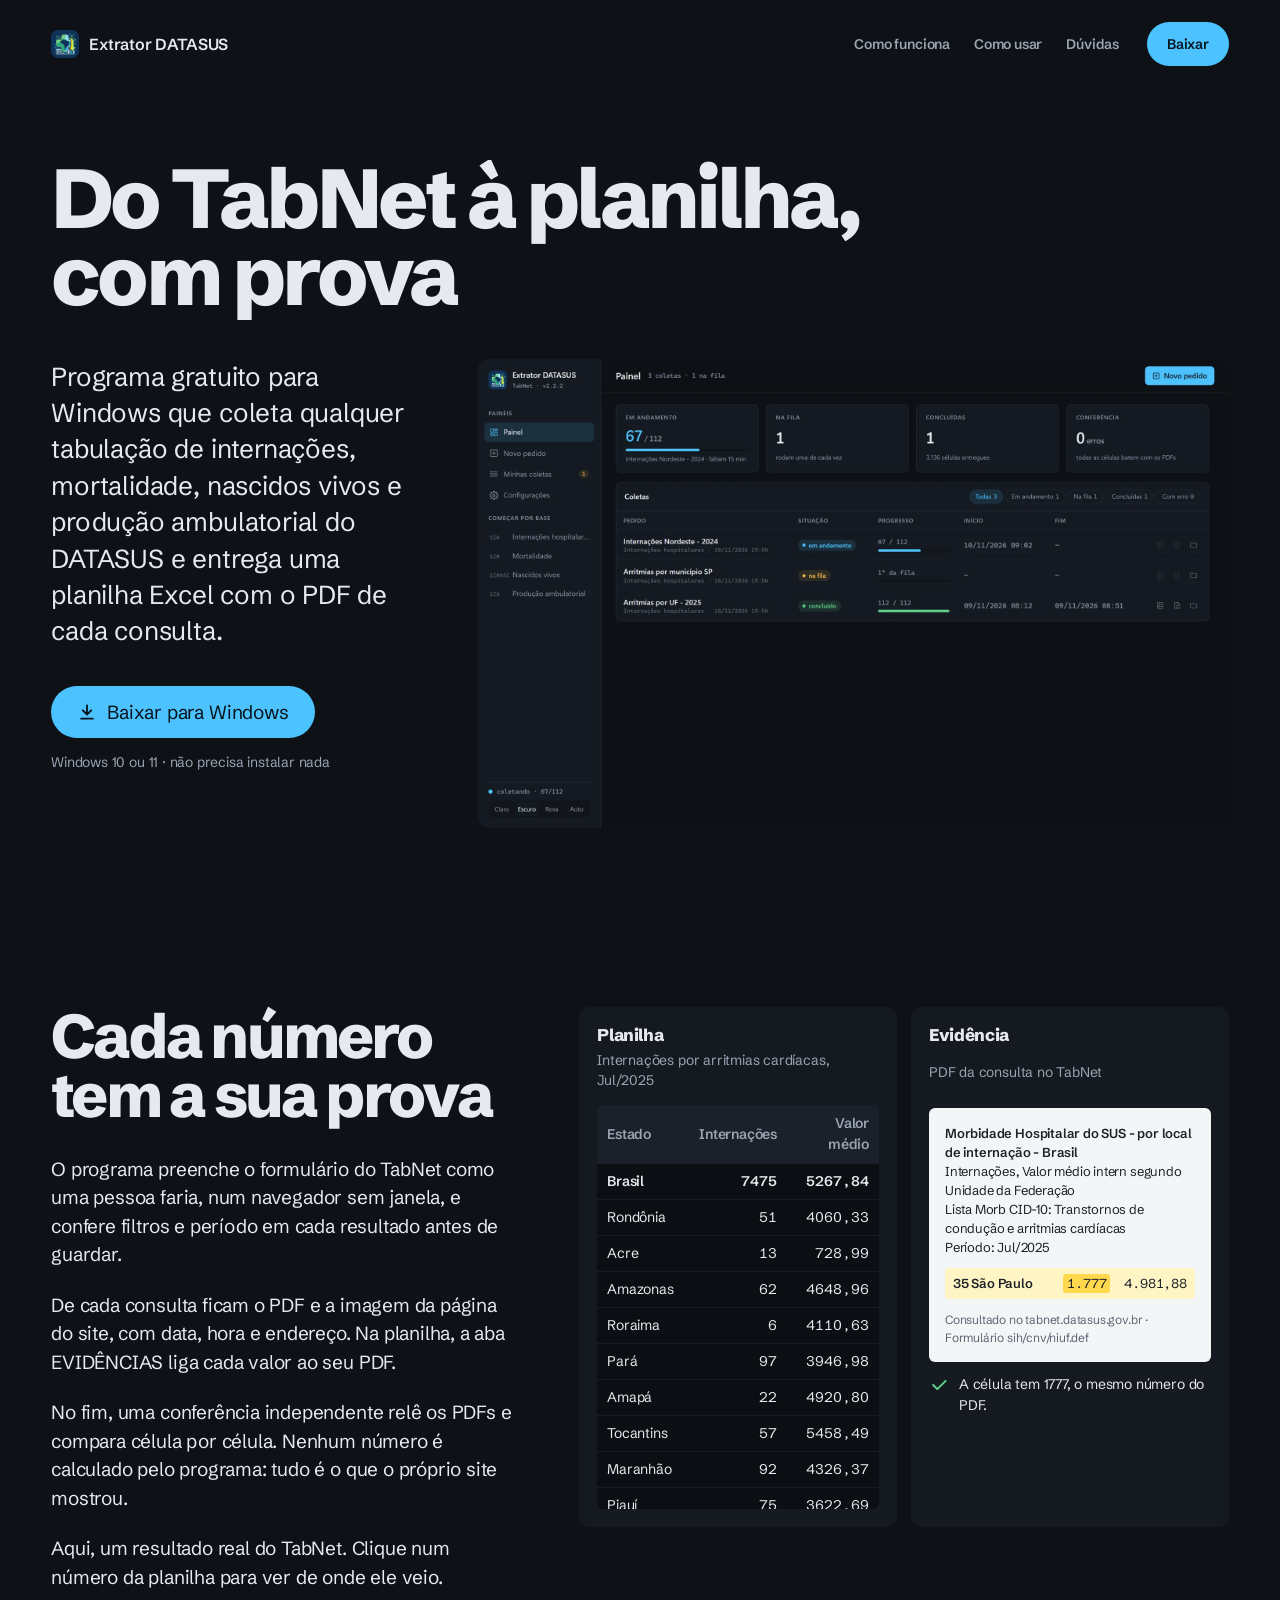
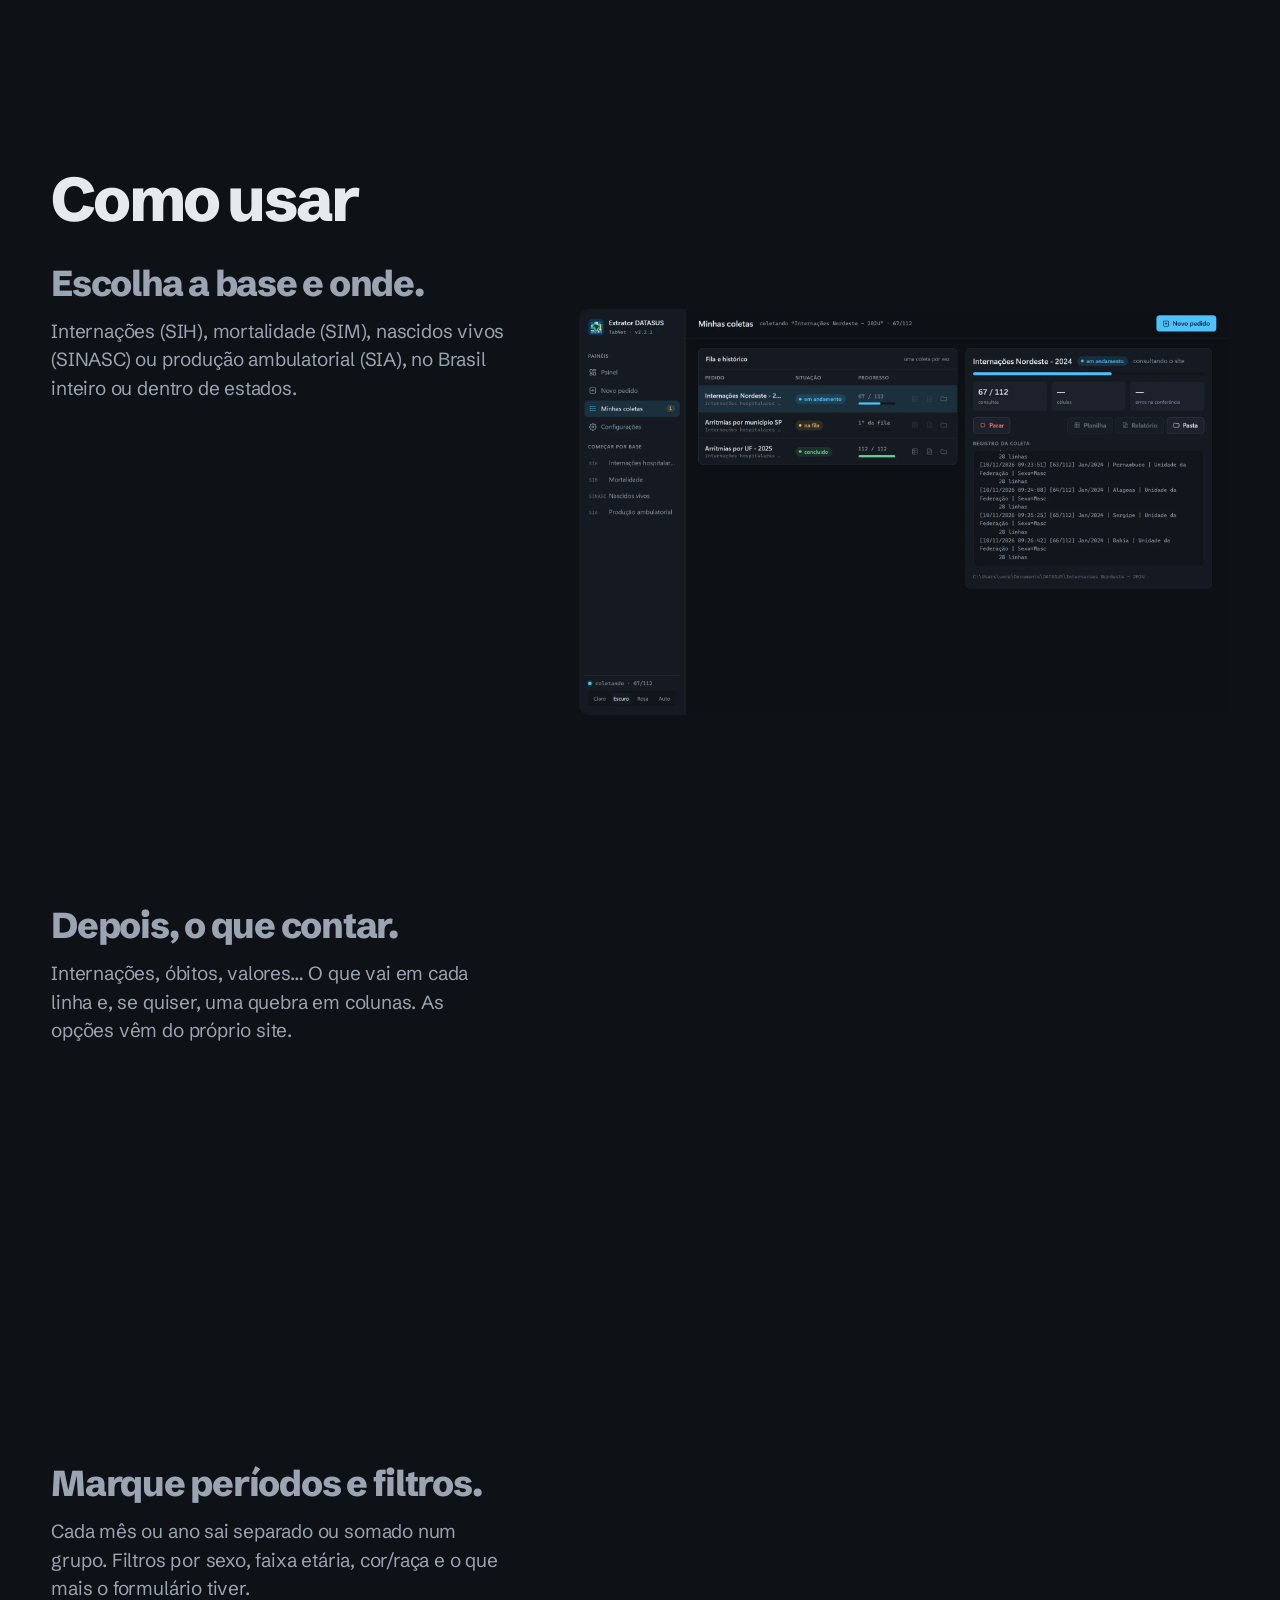
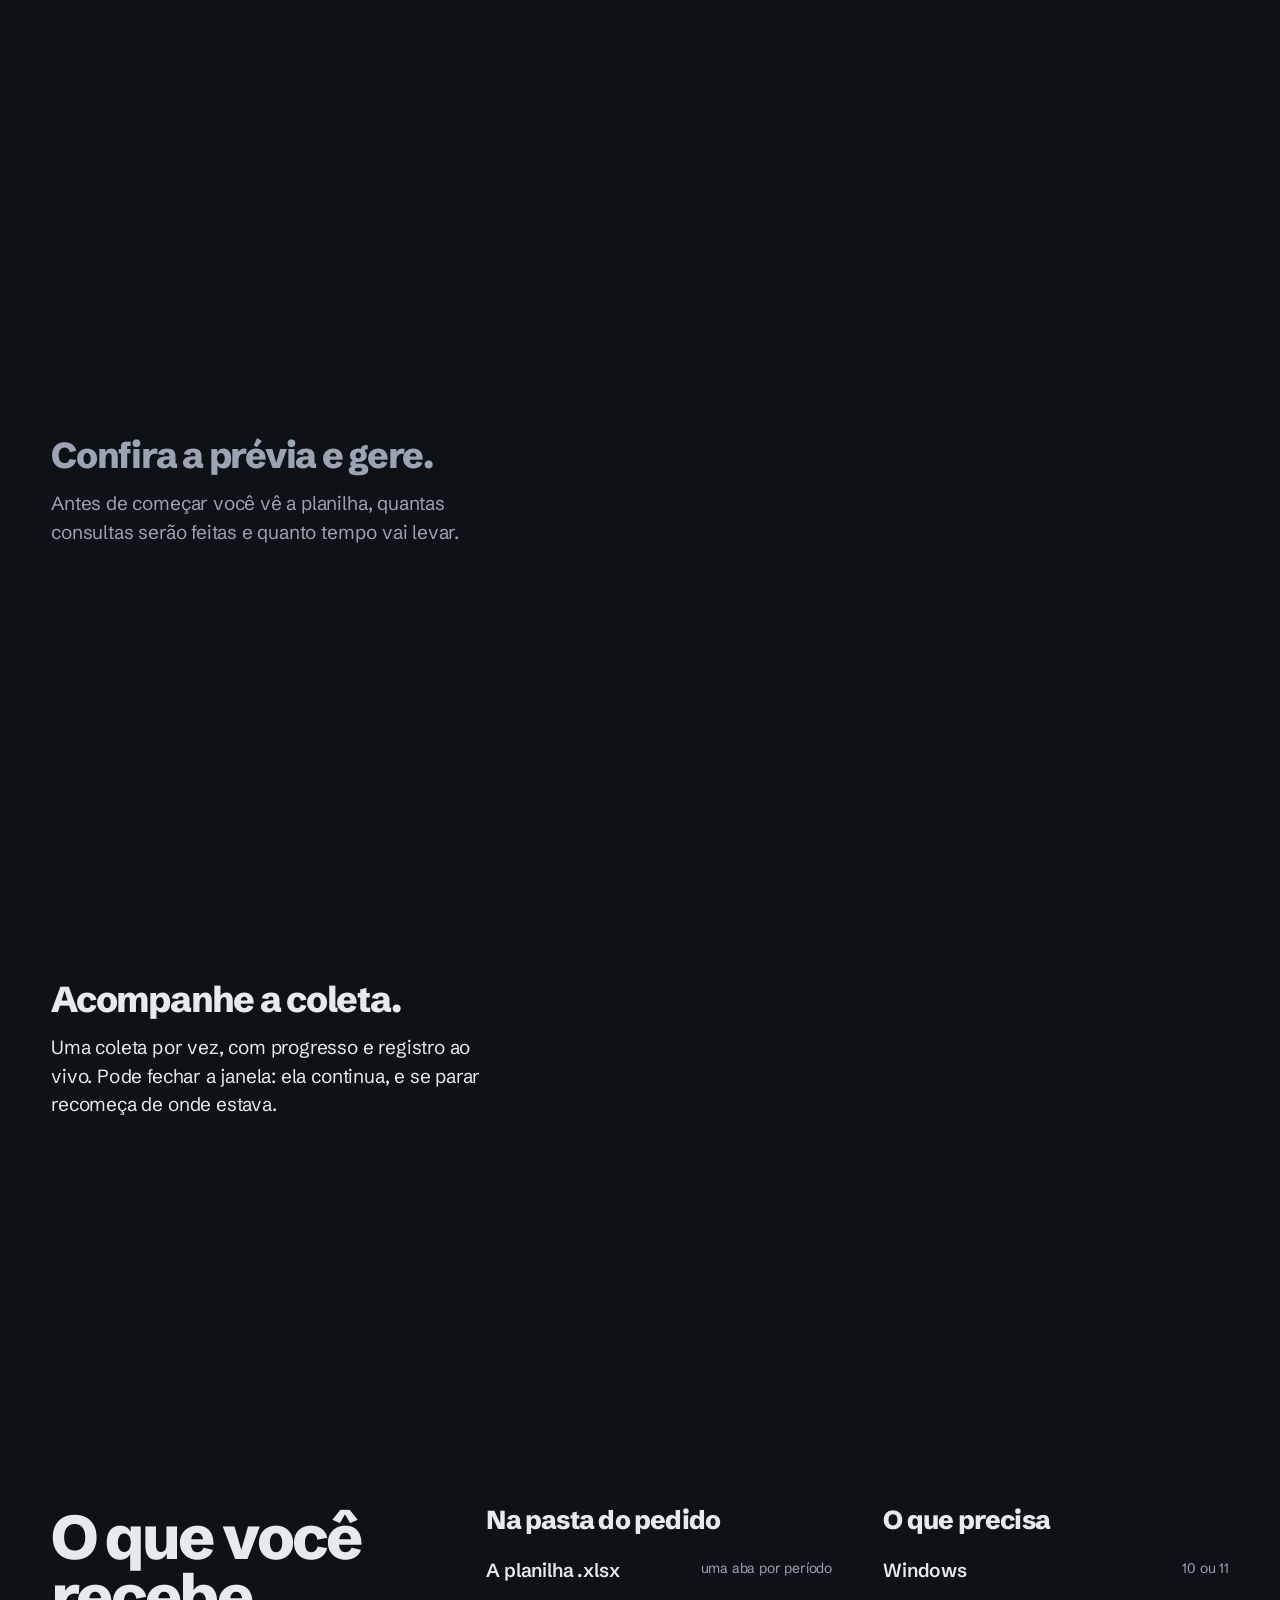
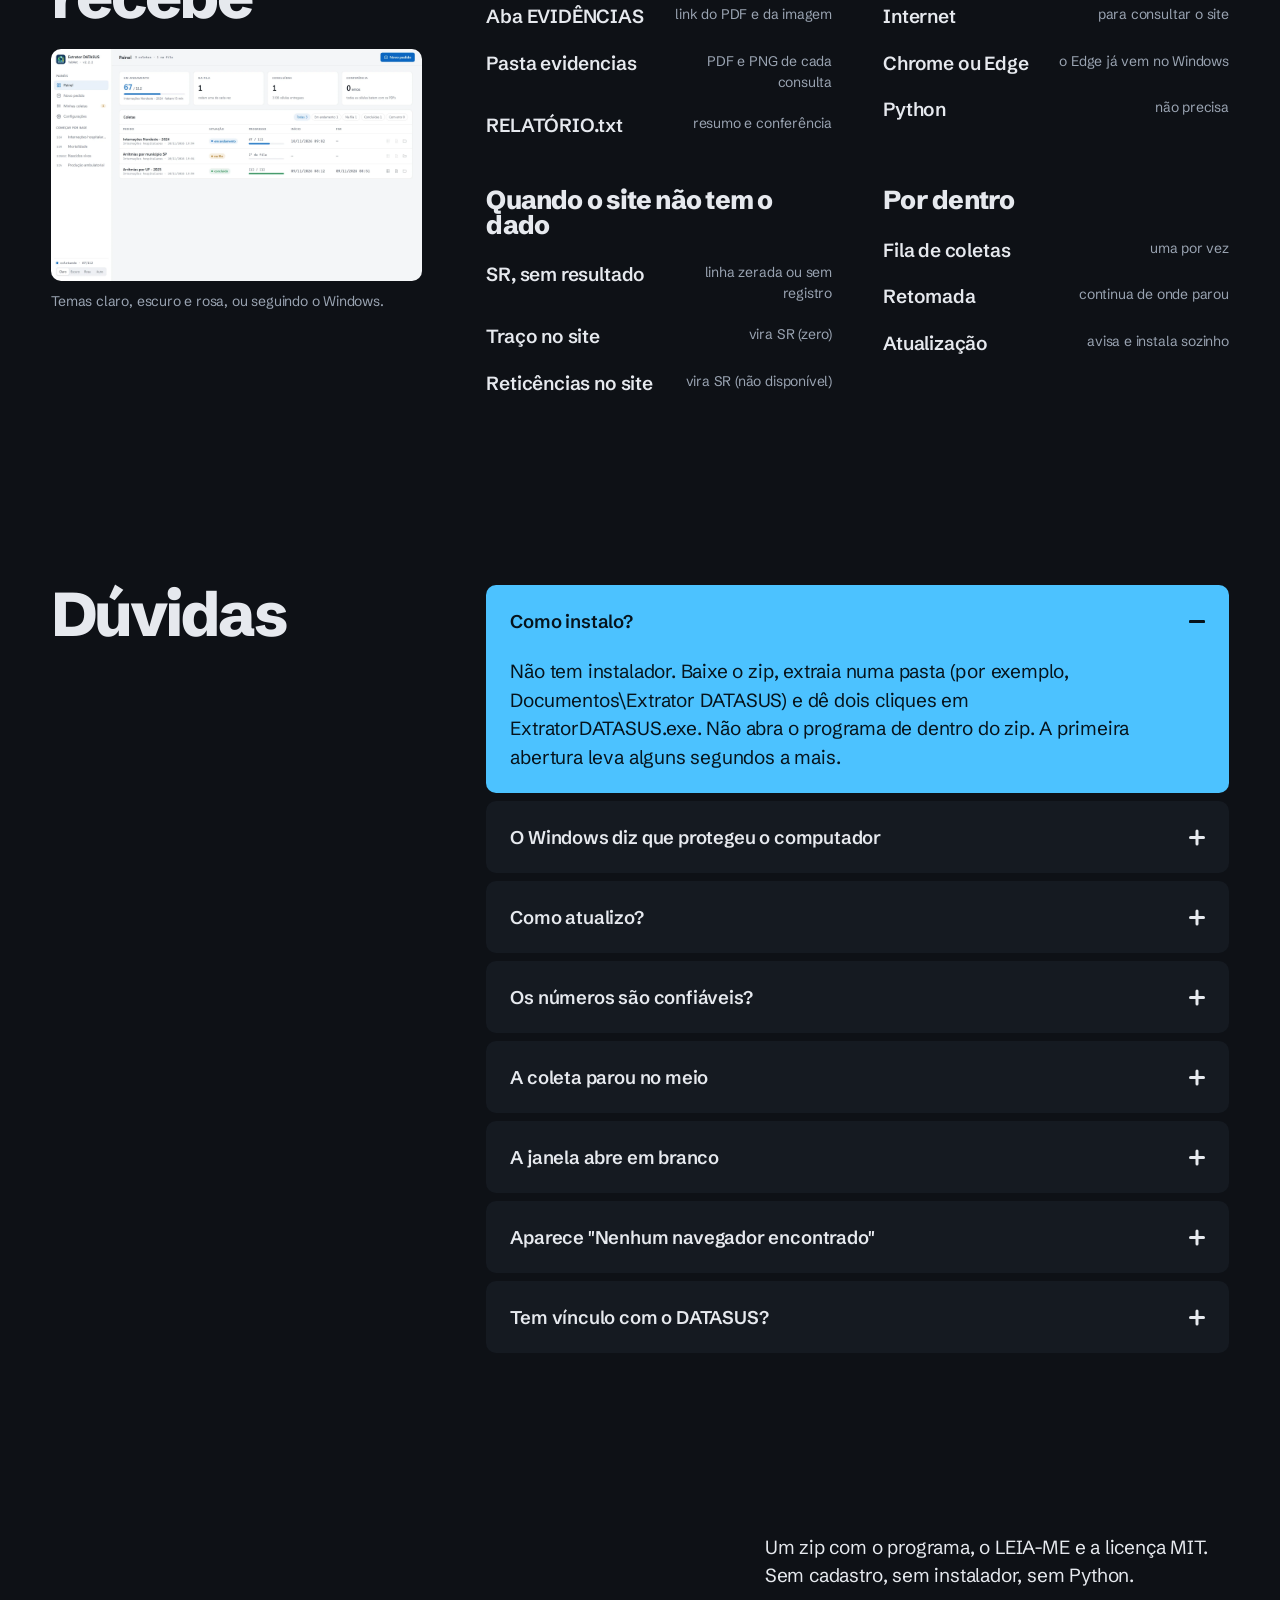
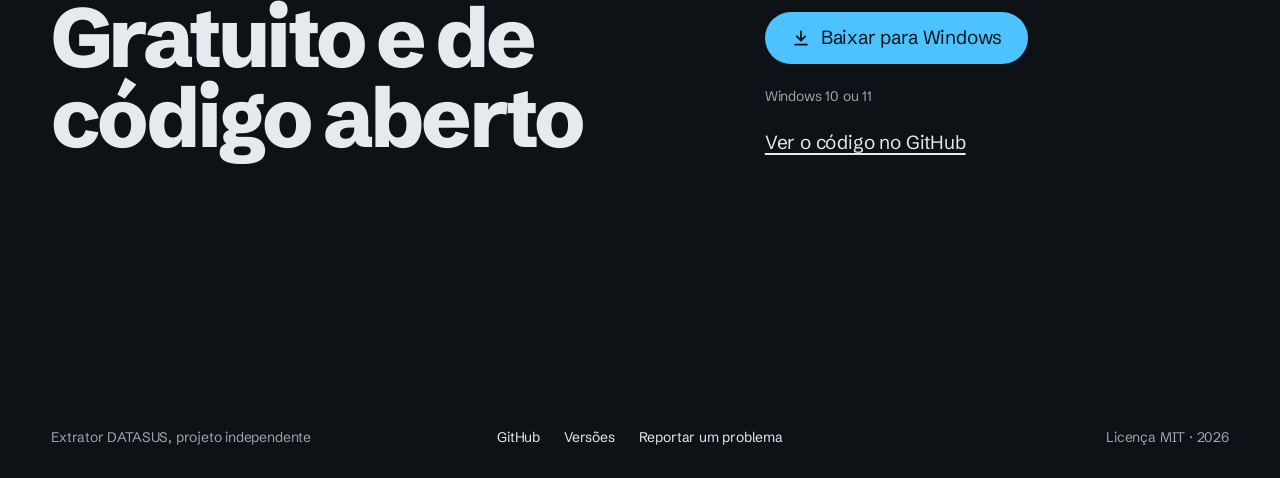
==== docs/index.html @ b8f62096 "docs: site do projeto para o GitHub Pages Página única em docs/: o que o programa faz, um exemplo in" ====
<!doctype html>
<html lang="pt-BR">
<head>
<meta charset="utf-8">
<meta name="viewport" content="width=device-width, initial-scale=1">
<title>Extrator DATASUS</title>
<meta name="description" content="Programa gratuito para Windows que coleta tabulações do TabNet/DATASUS (SIH, SIM, SINASC e SIA) em planilha Excel, com o PDF de cada consulta e conferência independente.">
<link rel="icon" href="img/icone.png">
<meta property="og:title" content="Extrator DATASUS">
<meta property="og:description" content="Do TabNet à planilha, com a prova de cada número. Gratuito, para Windows.">
<meta property="og:image" content="img/painel.webp">
<link rel="preconnect" href="https://fonts.googleapis.com">
<link rel="preconnect" href="https://fonts.gstatic.com" crossorigin>
<link href="https://fonts.googleapis.com/css2?family=Schibsted+Grotesk:wght@400;600;800&display=swap" rel="stylesheet">
<style>
:root {
  /* as cores da própria interface do programa (tema escuro) */
  --bg: #0e1116;
  --surface: #151a21;
  --raise: #1b212a;
  --ink: #e6e9ee;
  --muted: #9aa4b2;
  --accent: #4cc2ff;
  --accent-ink: #06131c;
  --ok: #5fd08a;
  --r: 10px;
  --margem: clamp(20px, 4vw, 56px);
  --step-small: clamp(0.8125rem, 0.79rem + 0.1vw, 0.875rem);
  --step-body: clamp(1.0625rem, 1rem + 0.25vw, 1.1875rem);
  --step-lead: clamp(1.25rem, 1.1rem + 0.7vw, 1.625rem);
  --step-head: clamp(2rem, 1.3rem + 3.2vw, 4rem);
  --step-display: clamp(2.1rem, 0.9rem + 5.4vw, 6.4rem);
  --ease: cubic-bezier(.16, 1, .3, 1);
}
* { box-sizing: border-box; }
html { scroll-behavior: smooth; }
body {
  margin: 0; background: var(--bg); color: var(--ink);
  font: 400 var(--step-body)/1.5 "Schibsted Grotesk", "Segoe UI", system-ui, sans-serif;
  letter-spacing: -0.01em; -webkit-font-smoothing: antialiased;
}
img { display: block; max-width: 100%; height: auto; }
a { color: inherit; }
::selection { background: var(--accent); color: var(--accent-ink); }
:focus-visible { outline: 3px solid var(--accent); outline-offset: 3px; border-radius: 4px; }
.quadro { width: 100%; max-width: 1440px; margin: 0 auto; padding: 0 var(--margem); }
h1, h2, h3 { font-weight: 800; letter-spacing: -0.045em; line-height: 0.95; margin: 0; }
h2 { font-size: var(--step-head); }
p { margin: 0; }

/* ---------------------------------------------------------------- barra */
.barra { display: flex; align-items: center; gap: 28px; padding-block: 22px; font-weight: 600; font-size: var(--step-small); }
.marca { display: flex; align-items: center; gap: 10px; text-decoration: none; font-size: 1rem; }
.marca img { width: 28px; height: 28px; border-radius: 7px; }
.barra nav { display: flex; gap: 24px; margin-left: auto; }
.barra nav a { text-decoration: none; color: var(--muted); transition: color .2s; }
.barra nav a:hover { color: var(--ink); }

/* ---------------------------------------------------------------- botões */
.botao {
  display: inline-flex; align-items: center; gap: 10px; min-height: 52px; padding: 0 26px;
  background: var(--accent); color: var(--accent-ink); border-radius: 999px; border: 0;
  font: 600 1.0625rem/1 inherit; font-family: inherit; text-decoration: none; cursor: pointer;
  transition: transform .25s var(--ease), background-color .2s;
}
.botao:hover { background: #7fd4ff; transform: translateY(-2px); }
.botao:active { transform: translateY(0) scale(.98); }
.botao svg { width: 20px; height: 20px; }
.botao.pequeno { min-height: 44px; padding: 0 20px; font-size: var(--step-small); }
.link { color: var(--ink); text-underline-offset: 4px; text-decoration-thickness: 2px; transition: color .2s; }
.link:hover { color: var(--accent); }

/* ---------------------------------------------------------------- topo */
.topo { padding-top: clamp(40px, 8vh, 96px); }
.topo h1 { font-size: clamp(1.85rem, 0.9rem + 5.4vw, 6.4rem); line-height: 0.92; }
.topo h1 .l { display: block; overflow: hidden; padding-bottom: 0.08em; margin-bottom: -0.08em; }
.topo h1 .l > span { display: block; white-space: nowrap; }
.topo .grade { display: grid; grid-template-columns: minmax(0, 4fr) minmax(0, 8fr); gap: clamp(32px, 4vw, 64px); margin-top: clamp(32px, 5vh, 56px); align-items: start; }
.topo .apoio { max-width: 34ch; font-size: var(--step-lead); line-height: 1.4; }
.acoes { display: flex; flex-wrap: wrap; align-items: center; gap: 14px 28px; margin-top: 36px; }
.acoes .info { color: var(--muted); font-size: var(--step-small); }
.vitrine { margin: 0; }
.vitrine img { width: 100%; border-radius: var(--r); background: var(--surface); }
@media (max-width: 960px) { .topo .grade { grid-template-columns: minmax(0, 1fr); } .topo .apoio { max-width: 46ch; } }

/* ---------------------------------------------------------------- prova (o exemplo interativo) */
.secao { padding-top: clamp(120px, 14vw, 200px); }
.prova { display: grid; grid-template-columns: minmax(0, 5fr) minmax(0, 7fr); gap: clamp(32px, 5vw, 80px); align-items: start; }
.prova .texto { display: grid; gap: 22px; max-width: 46ch; }
.prova .texto h2 { margin-bottom: 8px; }
.prova .texto p + p { color: var(--ink); }
.demo { display: grid; grid-template-columns: minmax(0, 1fr) minmax(0, 1fr); gap: 14px; }
.demo .painel { background: var(--surface); border-radius: var(--r); padding: 18px; min-width: 0; }
.demo h3 { font-size: 1.0625rem; letter-spacing: -0.02em; line-height: 1.2; margin-bottom: 4px; }
.demo .sub { color: var(--muted); font-size: var(--step-small); margin-bottom: 14px; }
/* fragmento da planilha (data-ui: convenções do próprio produto) */
.planilha { max-height: 404px; overflow: auto; border-radius: 6px; background: #0b0e12; }
.planilha table { width: 100%; border-collapse: collapse; font-size: 14px; font-variant-numeric: tabular-nums; }
.planilha th { position: sticky; top: 0; background: #1b212a; text-align: right; font-weight: 600; padding: 8px 10px; color: var(--muted); }
.planilha th:first-child { text-align: left; }
.planilha td { padding: 0; border-top: 1px solid rgba(255, 255, 255, .06); }
.planilha td:first-child { padding: 7px 10px; white-space: nowrap; overflow: hidden; text-overflow: ellipsis; max-width: 0; width: 46%; }
.planilha button {
  display: block; width: 100%; padding: 7px 10px; border: 0; background: none; color: var(--ink);
  font: inherit; text-align: right; cursor: pointer; transition: background-color .15s;
}
.planilha button:hover { background: rgba(76, 194, 255, .12); }
.planilha button[aria-pressed="true"] { background: var(--accent); color: var(--accent-ink); font-weight: 600; }
.planilha .sr { color: var(--muted); }
.planilha tr.total td { font-weight: 600; }
/* a evidência: o texto do resultado no site, como fica no PDF */
.evidencia { display: grid; gap: 12px; align-content: start; }
.folha { background: #f4f5f7; color: #1d2128; border-radius: 6px; padding: 16px; font-size: 13px; line-height: 1.45; }
.folha .tit { font-weight: 600; }
.folha .linha { margin-top: 12px; display: grid; grid-template-columns: 1fr auto auto; gap: 14px; padding: 6px 8px; background: #fff5c4; border-radius: 4px; font-variant-numeric: tabular-nums; }
.folha .linha b { font-weight: 600; }
.folha .linha .marcado { background: #ffd84d; border-radius: 3px; padding: 0 4px; }
.folha .fonte { margin-top: 12px; color: #5b6573; font-size: 12px; word-break: break-word; }
.veredito { display: flex; gap: 10px; align-items: flex-start; font-size: var(--step-small); color: var(--ink); }
.veredito svg { flex: none; width: 20px; height: 20px; color: var(--ok); margin-top: 1px; }

/* ---------------------------------------------------------------- como usar (print fixo, frases mudam) */
.uso { display: grid; grid-template-columns: minmax(0, 5fr) minmax(0, 7fr); gap: clamp(32px, 5vw, 80px); }
.uso h2 { margin-bottom: clamp(24px, 4vh, 48px); }
.frase { min-height: 62vh; display: flex; flex-direction: column; justify-content: center; gap: 14px; }
.frase:first-of-type { min-height: 48vh; justify-content: flex-start; }
.frase h3 { font-size: clamp(1.6rem, 1.1rem + 1.6vw, 2.25rem); letter-spacing: -0.035em; line-height: 1.05; color: var(--muted); transition: color .35s; }
.frase p { color: var(--muted); max-width: 38ch; transition: color .35s; }
.frase.ativa h3, .frase.ativa p { color: var(--ink); }
.frase .print-celular { display: none; }
.palco { position: sticky; top: 12vh; height: 76vh; display: grid; align-items: center; }
.palco figure { margin: 0; position: relative; aspect-ratio: 16 / 10; }
.palco img { position: absolute; inset: 0; width: 100%; height: 100%; object-fit: cover; object-position: left top; border-radius: var(--r); background: var(--surface); opacity: 0; transform: scale(.985); transition: opacity .5s var(--ease), transform .7s var(--ease); }
.palco img.ativa { opacity: 1; transform: none; }

/* ---------------------------------------------------------------- listas */
.listas { display: grid; grid-template-columns: minmax(0, 4fr) minmax(0, 8fr); gap: clamp(32px, 5vw, 80px); align-items: start; }
.listas .colunas { display: grid; grid-template-columns: repeat(2, minmax(0, 1fr)); gap: 40px clamp(24px, 4vw, 64px); }
.grupo h3 { font-size: var(--step-lead); letter-spacing: -0.03em; margin-bottom: 14px; }
.grupo ul { list-style: none; margin: 0; padding: 0; }
.grupo li { display: flex; justify-content: space-between; gap: 18px; padding: 9px 0; }
.grupo li b { font-weight: 600; white-space: nowrap; }
.grupo li span { color: var(--muted); text-align: right; font-size: var(--step-small); padding-top: 2px; }
.listas .claro { margin-top: 24px; }
.listas .claro img { border-radius: var(--r); }
.legenda { color: var(--muted); font-size: var(--step-small); margin-top: 10px; }

/* ---------------------------------------------------------------- dúvidas */
.duvidas { display: grid; grid-template-columns: minmax(0, 4fr) minmax(0, 8fr); gap: clamp(32px, 5vw, 80px); align-items: start; }
.duvidas h2 { align-self: start; }
.tiles { display: grid; gap: 8px; }
details { background: var(--surface); border-radius: var(--r); transition: background-color .25s; }
details[open] { background: var(--accent); color: var(--accent-ink); }
summary { list-style: none; display: flex; align-items: center; justify-content: space-between; gap: 20px; min-height: 72px; padding: 18px 24px; font-weight: 600; font-size: 1.15rem; cursor: pointer; }
summary::-webkit-details-marker { display: none; }
summary:hover { color: var(--accent); }
details[open] summary:hover { color: var(--accent-ink); }
.mais { position: relative; flex: none; width: 16px; height: 16px; }
.mais::before, .mais::after { content: ""; position: absolute; left: 0; top: 6.5px; width: 16px; height: 3px; background: currentColor; border-radius: 2px; transition: transform .3s var(--ease); }
.mais::after { transform: rotate(90deg); }
details[open] .mais::after { transform: rotate(0deg); }
details p { padding: 0 24px 22px; max-width: 58ch; }

/* ---------------------------------------------------------------- download e rodapé */
.fim { padding-top: clamp(120px, 14vw, 200px); display: grid; grid-template-columns: minmax(0, 7fr) minmax(0, 5fr); gap: clamp(32px, 5vw, 80px); align-items: end; }
.fim h2 { font-size: var(--step-display); }
.fim .lado { display: grid; gap: 22px; justify-items: start; }
.fim .lado p { color: var(--ink); max-width: 40ch; }
.rodape { display: grid; grid-template-columns: 1fr auto 1fr; gap: 16px 24px; padding-block: 30vh 30px; font-size: var(--step-small); color: var(--muted); }
.rodape nav { display: flex; gap: 24px; }
.rodape nav a { color: var(--ink); text-decoration: none; }
.rodape nav a:hover { color: var(--accent); }
.rodape .dir { text-align: right; }

/* ---------------------------------------------------------------- movimento */
.js .sobe { opacity: 0; transform: translateY(24px); transition: opacity .8s var(--ease), transform .8s var(--ease); transition-delay: calc(var(--i, 0) * 80ms); }
.js .sobe.visto { opacity: 1; transform: none; }
.js .topo h1 .l > span { transform: translateY(105%); animation: linha .9s var(--ease) forwards; }
.js .topo h1 .l:nth-child(2) > span { animation-delay: .11s; }
.js .topo .entra { opacity: 0; animation: aparece .7s var(--ease) .55s forwards; }
.js .vitrine img { animation: aproxima 1.4s var(--ease) .3s both; }
@keyframes linha { to { transform: none; } }
@keyframes aparece { from { opacity: 0; transform: translateY(12px); } to { opacity: 1; transform: none; } }
@keyframes aproxima { from { opacity: 0; transform: translateY(40px) scale(.97); } to { opacity: 1; transform: none; } }
@media (prefers-reduced-motion: reduce) {
  html { scroll-behavior: auto; }
  .js .sobe, .js .topo .entra, .js .vitrine img, .js .topo h1 .l > span { opacity: 1; transform: none; animation: none; transition: none; }
  .palco img { transition: none; }
}

/* ---------------------------------------------------------------- telas menores */
@media (max-width: 960px) {
  .prova, .uso, .listas, .duvidas, .fim { grid-template-columns: minmax(0, 1fr); }
  .palco { display: none; }
  .frase, .frase:first-of-type { min-height: 0; padding-bottom: 56px; }
  .frase h3, .frase p { color: var(--ink); }
  .frase .print-celular { display: block; margin-top: 10px; border-radius: var(--r); background: var(--surface); }
  .duvidas h2 { position: static; }
}
@media (max-width: 640px) {
  .barra nav { display: none; }
  .barra .botao { margin-left: auto; }
  .demo { grid-template-columns: minmax(0, 1fr); }
  .listas .colunas { grid-template-columns: minmax(0, 1fr); }
  summary { font-size: 1.05rem; min-height: 64px; padding: 16px 20px; }
  details p { padding: 0 20px 20px; font-size: 1rem; }
  .rodape { grid-template-columns: minmax(0, 1fr); padding-block: 20vh 24px; gap: 8px; }
  .rodape nav { flex-wrap: wrap; gap: 8px 20px; }
  .rodape .dir { text-align: left; }
}
</style>
</head>
<body>
<header class="quadro barra">
  <a class="marca" href="#"><img src="img/icone.png" alt="" width="28" height="28">Extrator DATASUS</a>
  <nav aria-label="Seções">
    <a href="#prova">Como funciona</a>
    <a href="#como-usar">Como usar</a>
    <a href="#duvidas">Dúvidas</a>
  </nav>
  <a class="botao pequeno" href="#baixar">Baixar</a>
</header>

<main>
  <section class="quadro topo">
    <h1><span class="l"><span>Do TabNet à planilha,</span></span><span class="l"><span>com prova</span></span></h1>
    <div class="grade">
    <div>
    <p class="apoio entra">Programa gratuito para Windows que coleta qualquer tabulação de internações, mortalidade, nascidos vivos e produção ambulatorial do DATASUS e entrega uma planilha Excel com o PDF de cada consulta.</p>
    <div class="acoes entra">
      <a class="botao baixar" href="https://github.com/victorsimasdev/datasus-extractor/releases/latest">
        <svg viewBox="0 0 24 24" fill="none" stroke="currentColor" stroke-width="2.2" stroke-linecap="round" stroke-linejoin="round" aria-hidden="true"><path d="M12 4v11M7 10l5 5 5-5M5 20h14"/></svg>
        Baixar para Windows
      </a>
      <span class="info versao">Windows 10 ou 11 · não precisa instalar nada</span>
    </div>
    </div>
    <figure class="vitrine">
      <img src="img/painel.webp" width="1920" height="1200" alt="Painel do Extrator DATASUS: uma coleta em andamento com 67 de 112 consultas, uma na fila e uma concluída com 3.136 células e nenhum erro na conferência.">
    </figure>
    </div>
  </section>

  <section class="quadro secao" id="prova" aria-labelledby="t-prova">
    <div class="prova">
      <div class="texto">
        <h2 id="t-prova" class="sobe">Cada número tem a sua prova</h2>
        <p class="sobe" style="--i:1">O programa preenche o formulário do TabNet como uma pessoa faria, num navegador sem janela, e confere filtros e período em cada resultado antes de guardar.</p>
        <p class="sobe" style="--i:2">De cada consulta ficam o PDF e a imagem da página do site, com data, hora e endereço. Na planilha, a aba EVIDÊNCIAS liga cada valor ao seu PDF.</p>
        <p class="sobe" style="--i:3">No fim, uma conferência independente relê os PDFs e compara célula por célula. Nenhum número é calculado pelo programa: tudo é o que o próprio site mostrou.</p>
        <p class="sobe" style="--i:4">Aqui, um resultado real do TabNet. Clique num número da planilha para ver de onde ele veio.</p>
      </div>
      <div class="demo sobe" style="--i:2" data-ui>
        <div class="painel">
          <h3>Planilha</h3>
          <p class="sub">Internações por arritmias cardíacas, Jul/2025</p>
          <div class="planilha" id="planilha">
            <table>
              <thead><tr><th>Estado</th><th>Internações</th><th>Valor médio</th></tr></thead>
              <tbody></tbody>
            </table>
          </div>
        </div>
        <div class="painel evidencia" aria-live="polite">
          <h3>Evidência</h3>
          <p class="sub" id="ev-arquivo">PDF da consulta no TabNet</p>
          <div class="folha">
            <p class="tit">Morbidade Hospitalar do SUS - por local de internação - Brasil</p>
            <p>Internações, Valor médio intern segundo Unidade da Federação</p>
            <p>Lista Morb CID-10: Transtornos de condução e arritmias cardíacas</p>
            <p>Período: Jul/2025</p>
            <div class="linha" id="ev-linha"><b>35 São Paulo</b><span>1.777</span><span>4.981,88</span></div>
            <p class="fonte">Consultado no tabnet.datasus.gov.br · Formulário sih/cnv/niuf.def</p>
          </div>
          <p class="veredito" id="ev-veredito"><svg viewBox="0 0 24 24" fill="none" stroke="currentColor" stroke-width="2.4" stroke-linecap="round" stroke-linejoin="round" aria-hidden="true"><path d="m5 12 5 5L20 7"/></svg><span>A célula tem 1777, o mesmo número do PDF.</span></p>
        </div>
      </div>
    </div>
  </section>

  <section class="quadro secao" id="como-usar" aria-labelledby="t-uso">
    <div class="uso">
      <div>
        <h2 id="t-uso" class="sobe">Como usar</h2>
        <div class="frase ativa" data-print="0">
          <h3>Escolha a base e onde.</h3>
          <p>Internações (SIH), mortalidade (SIM), nascidos vivos (SINASC) ou produção ambulatorial (SIA), no Brasil inteiro ou dentro de estados.</p>
          <img class="print-celular" src="img/passo-base.webp" width="1920" height="1200" loading="lazy" alt="Primeiro passo do novo pedido: escolha entre as quatro bases e entre Brasil inteiro ou dentro de estados.">
        </div>
        <div class="frase" data-print="1">
          <h3>Depois, o que contar.</h3>
          <p>Internações, óbitos, valores… O que vai em cada linha e, se quiser, uma quebra em colunas. As opções vêm do próprio site.</p>
          <img class="print-celular" src="img/passo-contar.webp" width="1920" height="1200" loading="lazy" alt="Segundo passo: o que contar em cada célula, uma linha da planilha para cada estado e a quebra opcional em colunas.">
        </div>
        <div class="frase" data-print="2">
          <h3>Marque períodos e filtros.</h3>
          <p>Cada mês ou ano sai separado ou somado num grupo. Filtros por sexo, faixa etária, cor/raça e o que mais o formulário tiver.</p>
          <img class="print-celular" src="img/passo-periodo.webp" width="1920" height="1200" loading="lazy" alt="Terceiro passo: lista de períodos com atalhos para cada um separado, tudo somado ou um grupo por ano.">
        </div>
        <div class="frase" data-print="3">
          <h3>Confira a prévia e gere.</h3>
          <p>Antes de começar você vê a planilha, quantas consultas serão feitas e quanto tempo vai levar.</p>
          <img class="print-celular" src="img/passo-previa.webp" width="1920" height="1200" loading="lazy" alt="Último passo: prévia da planilha com os estados e as regiões, e a estimativa de consultas e tempo.">
        </div>
        <div class="frase" data-print="4">
          <h3>Acompanhe a coleta.</h3>
          <p>Uma coleta por vez, com progresso e registro ao vivo. Pode fechar a janela: ela continua, e se parar recomeça de onde estava.</p>
          <img class="print-celular" src="img/coletas.webp" width="1920" height="1200" loading="lazy" alt="Minhas coletas: fila e histórico ao lado do detalhe da coleta em andamento, com 67 de 112 consultas e o registro ao vivo.">
        </div>
      </div>
      <div class="palco" aria-hidden="true">
        <figure>
          <img class="ativa" src="img/passo-base.webp" width="1920" height="1200" alt="">
          <img src="img/passo-contar.webp" width="1920" height="1200" alt="" loading="lazy">
          <img src="img/passo-periodo.webp" width="1920" height="1200" alt="" loading="lazy">
          <img src="img/passo-previa.webp" width="1920" height="1200" alt="" loading="lazy">
          <img src="img/coletas.webp" width="1920" height="1200" alt="" loading="lazy">
        </figure>
      </div>
    </div>
  </section>

  <section class="quadro secao" id="o-que-sai" aria-labelledby="t-sai">
    <div class="listas">
      <div>
        <h2 id="t-sai" class="sobe">O que você recebe</h2>
        <figure class="claro sobe" style="--i:1;margin-inline:0">
          <img src="img/painel-claro.webp" width="1920" height="1200" loading="lazy" alt="O painel do programa no tema claro.">
          <figcaption class="legenda">Temas claro, escuro e rosa, ou seguindo o Windows.</figcaption>
        </figure>
      </div>
      <div class="colunas">
        <div class="grupo sobe" style="--i:1">
          <h3>Na pasta do pedido</h3>
          <ul>
            <li><b>A planilha .xlsx</b><span>uma aba por período</span></li>
            <li><b>Aba EVIDÊNCIAS</b><span>link do PDF e da imagem</span></li>
            <li><b>Pasta evidencias</b><span>PDF e PNG de cada consulta</span></li>
            <li><b>RELATÓRIO.txt</b><span>resumo e conferência</span></li>
          </ul>
        </div>
        <div class="grupo sobe" style="--i:2">
          <h3>O que precisa</h3>
          <ul>
            <li><b>Windows</b><span>10 ou 11</span></li>
            <li><b>Internet</b><span>para consultar o site</span></li>
            <li><b>Chrome ou Edge</b><span>o Edge já vem no Windows</span></li>
            <li><b>Python</b><span>não precisa</span></li>
          </ul>
        </div>
        <div class="grupo sobe" style="--i:3">
          <h3>Quando o site não tem o dado</h3>
          <ul>
            <li><b>SR, sem resultado</b><span>linha zerada ou sem registro</span></li>
            <li><b>Traço no site</b><span>vira SR (zero)</span></li>
            <li><b>Reticências no site</b><span>vira SR (não disponível)</span></li>
          </ul>
        </div>
        <div class="grupo sobe" style="--i:4">
          <h3>Por dentro</h3>
          <ul>
            <li><b>Fila de coletas</b><span>uma por vez</span></li>
            <li><b>Retomada</b><span>continua de onde parou</span></li>
            <li><b>Atualização</b><span>avisa e instala sozinho</span></li>
          </ul>
        </div>
      </div>
    </div>
  </section>

  <section class="quadro secao" id="duvidas" aria-labelledby="t-duvidas">
    <div class="duvidas">
      <h2 id="t-duvidas" class="sobe">Dúvidas</h2>
      <div class="tiles">
        <details name="duvida" class="sobe" open>
          <summary>Como instalo?<span class="mais" aria-hidden="true"></span></summary>
          <p>Não tem instalador. Baixe o zip, extraia numa pasta (por exemplo, Documentos\Extrator DATASUS) e dê dois cliques em ExtratorDATASUS.exe. Não abra o programa de dentro do zip. A primeira abertura leva alguns segundos a mais.</p>
        </details>
        <details name="duvida" class="sobe" style="--i:1">
          <summary>O Windows diz que protegeu o computador<span class="mais" aria-hidden="true"></span></summary>
          <p>Acontece porque o programa não tem assinatura digital paga. Clique em "Mais informações" e depois em "Executar assim mesmo". O código é aberto e está no GitHub. Para não ver o aviso, antes de extrair clique no zip com o botão direito, Propriedades, e marque Desbloquear.</p>
        </details>
        <details name="duvida" class="sobe" style="--i:2">
          <summary>Como atualizo?<span class="mais" aria-hidden="true"></span></summary>
          <p>A partir da versão 2.2, o programa avisa ao abrir quando sai uma versão nova e pergunta se quer instalar. Ele baixa, fecha e abre de novo sozinho. Coletas e histórico continuam como estão.</p>
        </details>
        <details name="duvida" class="sobe" style="--i:3">
          <summary>Os números são confiáveis?<span class="mais" aria-hidden="true"></span></summary>
          <p>Cada valor é o texto exato que o site mostrou, e a conferência relê os PDFs no fim. Os dados dos últimos seis meses ainda podem ser atualizados pelo DATASUS, então vale coletar de novo mais tarde.</p>
        </details>
        <details name="duvida" class="sobe" style="--i:4">
          <summary>A coleta parou no meio<span class="mais" aria-hidden="true"></span></summary>
          <p>O site do DATASUS às vezes fica lento ou fora do ar. O programa espera e tenta de novo sozinho, e cada consulta já feita fica salva. Se você parar, em "Minhas coletas" a coleta continua de onde estava.</p>
        </details>
        <details name="duvida" class="sobe" style="--i:5">
          <summary>A janela abre em branco<span class="mais" aria-hidden="true"></span></summary>
          <p>Instale o "Microsoft Edge WebView2 Runtime", no site da Microsoft. No Windows 11 ele já vem instalado.</p>
        </details>
        <details name="duvida" class="sobe" style="--i:6">
          <summary>Aparece "Nenhum navegador encontrado"<span class="mais" aria-hidden="true"></span></summary>
          <p>A coleta usa o navegador do computador, sem abrir janela. Instale o Google Chrome ou atualize o Microsoft Edge.</p>
        </details>
        <details name="duvida" class="sobe" style="--i:7">
          <summary>Tem vínculo com o DATASUS?<span class="mais" aria-hidden="true"></span></summary>
          <p>Não. É um projeto independente, sem vínculo com o DATASUS nem com o Ministério da Saúde, que usa os dados públicos do TabNet. O site é público: use com moderação.</p>
        </details>
      </div>
    </div>
  </section>

  <section class="quadro fim" id="baixar" aria-labelledby="t-baixar">
    <h2 id="t-baixar" class="sobe">Gratuito e de código aberto</h2>
    <div class="lado">
      <p class="sobe" style="--i:1">Um zip com o programa, o LEIA-ME e a licença MIT. Sem cadastro, sem instalador, sem Python.</p>
      <a class="botao baixar sobe" style="--i:2" href="https://github.com/victorsimasdev/datasus-extractor/releases/latest">
        <svg viewBox="0 0 24 24" fill="none" stroke="currentColor" stroke-width="2.2" stroke-linecap="round" stroke-linejoin="round" aria-hidden="true"><path d="M12 4v11M7 10l5 5 5-5M5 20h14"/></svg>
        Baixar para Windows
      </a>
      <p class="info versao sobe" style="--i:3;color:var(--muted);font-size:var(--step-small)">Windows 10 ou 11</p>
      <a class="link sobe" style="--i:4" href="https://github.com/victorsimasdev/datasus-extractor">Ver o código no GitHub</a>
    </div>
  </section>
</main>

<footer class="quadro rodape">
  <span>Extrator DATASUS, projeto independente</span>
  <nav aria-label="Links">
    <a href="https://github.com/victorsimasdev/datasus-extractor">GitHub</a>
    <a href="https://github.com/victorsimasdev/datasus-extractor/releases">Versões</a>
    <a href="https://github.com/victorsimasdev/datasus-extractor/issues/new/choose">Reportar um problema</a>
  </nav>
  <span class="dir">Licença MIT · 2026</span>
</footer>

<script>
document.documentElement.classList.add("js");

// resultado real do TabNet (SIH, Jul/2025), o mesmo usado nos testes do projeto
const DADOS = [
  ["TOTAL", "7.475", "5.267,84"], ["11 Rondônia", "51", "4.060,33"], ["12 Acre", "13", "728,99"],
  ["13 Amazonas", "62", "4.648,96"], ["14 Roraima", "6", "4.110,63"], ["15 Pará", "97", "3.946,98"],
  ["16 Amapá", "22", "4.920,80"], ["17 Tocantins", "57", "5.458,49"], ["21 Maranhão", "92", "4.326,37"],
  ["22 Piauí", "75", "3.622,69"], ["23 Ceará", "222", "5.432,71"], ["24 Rio Grande do Norte", "101", "7.182,68"],
  ["25 Paraíba", "107", "7.504,40"], ["26 Pernambuco", "298", "4.966,02"], ["27 Alagoas", "59", "10.859,51"],
  ["28 Sergipe", "91", "6.157,19"], ["29 Bahia", "401", "4.271,34"], ["31 Minas Gerais", "1.036", "5.834,32"],
  ["32 Espírito Santo", "165", "6.246,57"], ["33 Rio de Janeiro", "569", "4.707,80"], ["35 São Paulo", "1.777", "4.981,88"],
  ["41 Paraná", "587", "6.175,50"], ["42 Santa Catarina", "356", "5.544,80"], ["43 Rio Grande do Sul", "639", "6.337,93"],
  ["50 Mato Grosso do Sul", "112", "3.702,67"], ["51 Mato Grosso", "93", "1.863,92"], ["52 Goiás", "236", "2.865,61"],
  ["53 Distrito Federal", "151", "4.819,20"], ["00 Ignorado/exterior", "-", "..."],
];
const naCelula = (t) => (t === "-" || t === "..." ? "SR" : t.replace(/\./g, ""));
const nome = (r) => (r === "TOTAL" ? "Brasil" : r.replace(/^\d+ /, ""));
const corpo = document.querySelector("#planilha tbody");
corpo.innerHTML = DADOS.map(([r, a, b], i) => `<tr class="${i ? "" : "total"}"><td>${nome(r)}</td>`
  + [a, b].map((v, j) => `<td><button type="button" data-l="${i}" data-c="${j}" class="${naCelula(v) === "SR" ? "sr" : ""}"
     aria-pressed="false" aria-label="${nome(r)}, ${j ? "valor médio" : "internações"}: ${naCelula(v)}">${naCelula(v)}</button></td>`).join("")
  + "</tr>").join("");

function mostrar(l, c) {
  const [r, a, b] = DADOS[l];
  corpo.querySelectorAll("button").forEach((x) => x.setAttribute("aria-pressed", String(+x.dataset.l === l && +x.dataset.c === c)));
  const marca = (v, j) => `<span class="${j === c ? "marcado" : ""}">${v}</span>`;
  document.getElementById("ev-linha").innerHTML = `<b>${r === "TOTAL" ? "Total" : r}</b>${marca(a, 0)}${marca(b, 1)}`;
  const v = c ? b : a, cel = naCelula(v);
  document.querySelector("#ev-veredito span").textContent = cel === "SR"
    ? `O site mostra "${v}", e a célula fica SR, ${v === "-" ? "zero" : "dado não disponível"}.`
    : `A célula tem ${cel}, o mesmo número do PDF.`;
}
corpo.addEventListener("click", (e) => { const x = e.target.closest("button"); if (x) mostrar(+x.dataset.l, +x.dataset.c); });
mostrar(20, 0);

// versão e tamanho do zip mais recente (sem internet, o botão leva à página das versões)
fetch("https://api.github.com/repos/victorsimasdev/datasus-extractor/releases/latest")
  .then((r) => (r.ok ? r.json() : Promise.reject()))
  .then((rel) => {
    const zip = (rel.assets || []).find((a) => a.name.endsWith("-windows.zip"));
    if (!zip) return;
    document.querySelectorAll("a.baixar").forEach((a) => { a.href = zip.browser_download_url; });
    const texto = `Versão ${rel.tag_name.replace(/^v/, "")} · ${Math.round(zip.size / 1e6)} MB · Windows 10 ou 11`;
    document.querySelectorAll(".versao").forEach((s) => { s.textContent = texto; });
  })
  .catch(() => {});

// entradas ao rolar
const io = new IntersectionObserver((es) => es.forEach((e) => {
  if (e.isIntersecting) { e.target.classList.add("visto"); io.unobserve(e.target); }
}), { rootMargin: "0px 0px -8% 0px" });
document.querySelectorAll(".sobe").forEach((el) => io.observe(el));

// como usar: a frase no centro da tela troca o print fixo
const prints = document.querySelectorAll(".palco img");
const frases = document.querySelectorAll(".frase");
const foco = new IntersectionObserver((es) => es.forEach((e) => {
  if (!e.isIntersecting) return;
  frases.forEach((f) => f.classList.toggle("ativa", f === e.target));
  prints.forEach((p, i) => p.classList.toggle("ativa", i === +e.target.dataset.print));
}), { rootMargin: "-45% 0px -45% 0px" });
frases.forEach((f) => foco.observe(f));
</script>
</body>
</html>
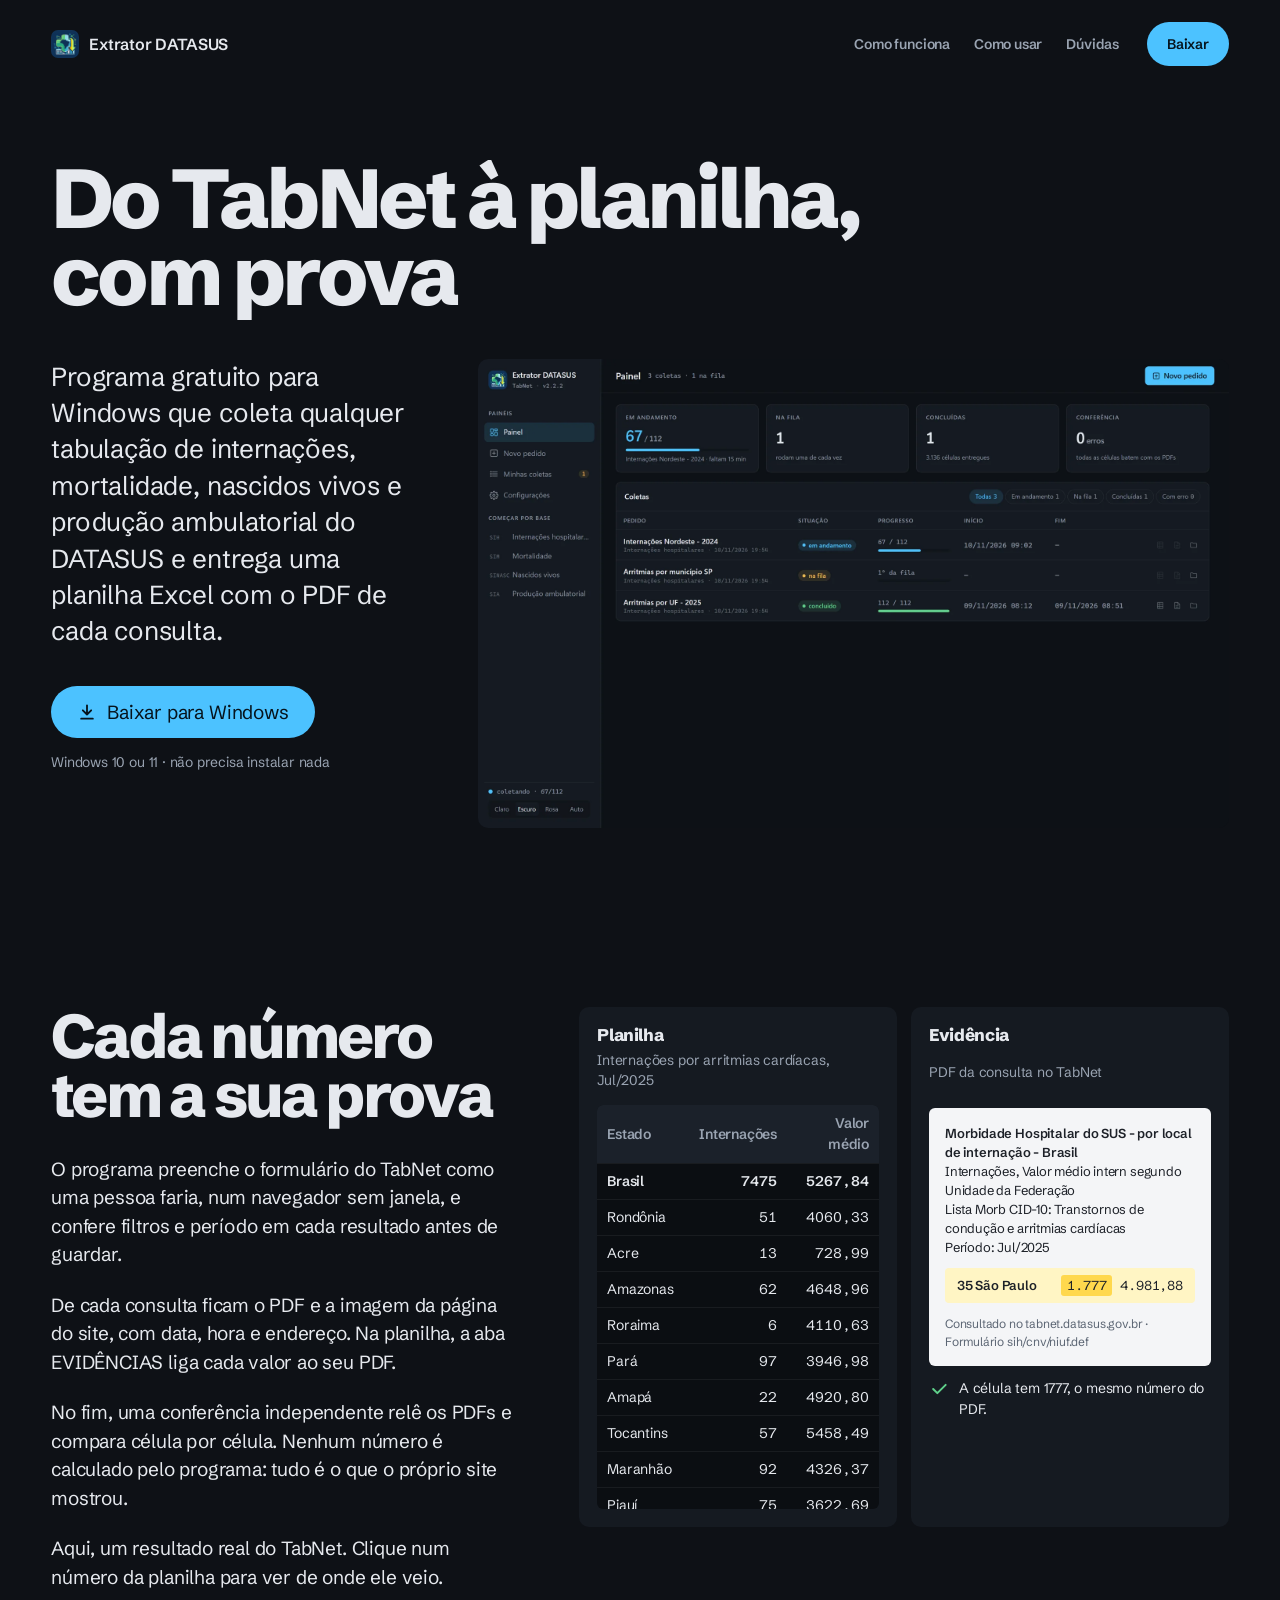
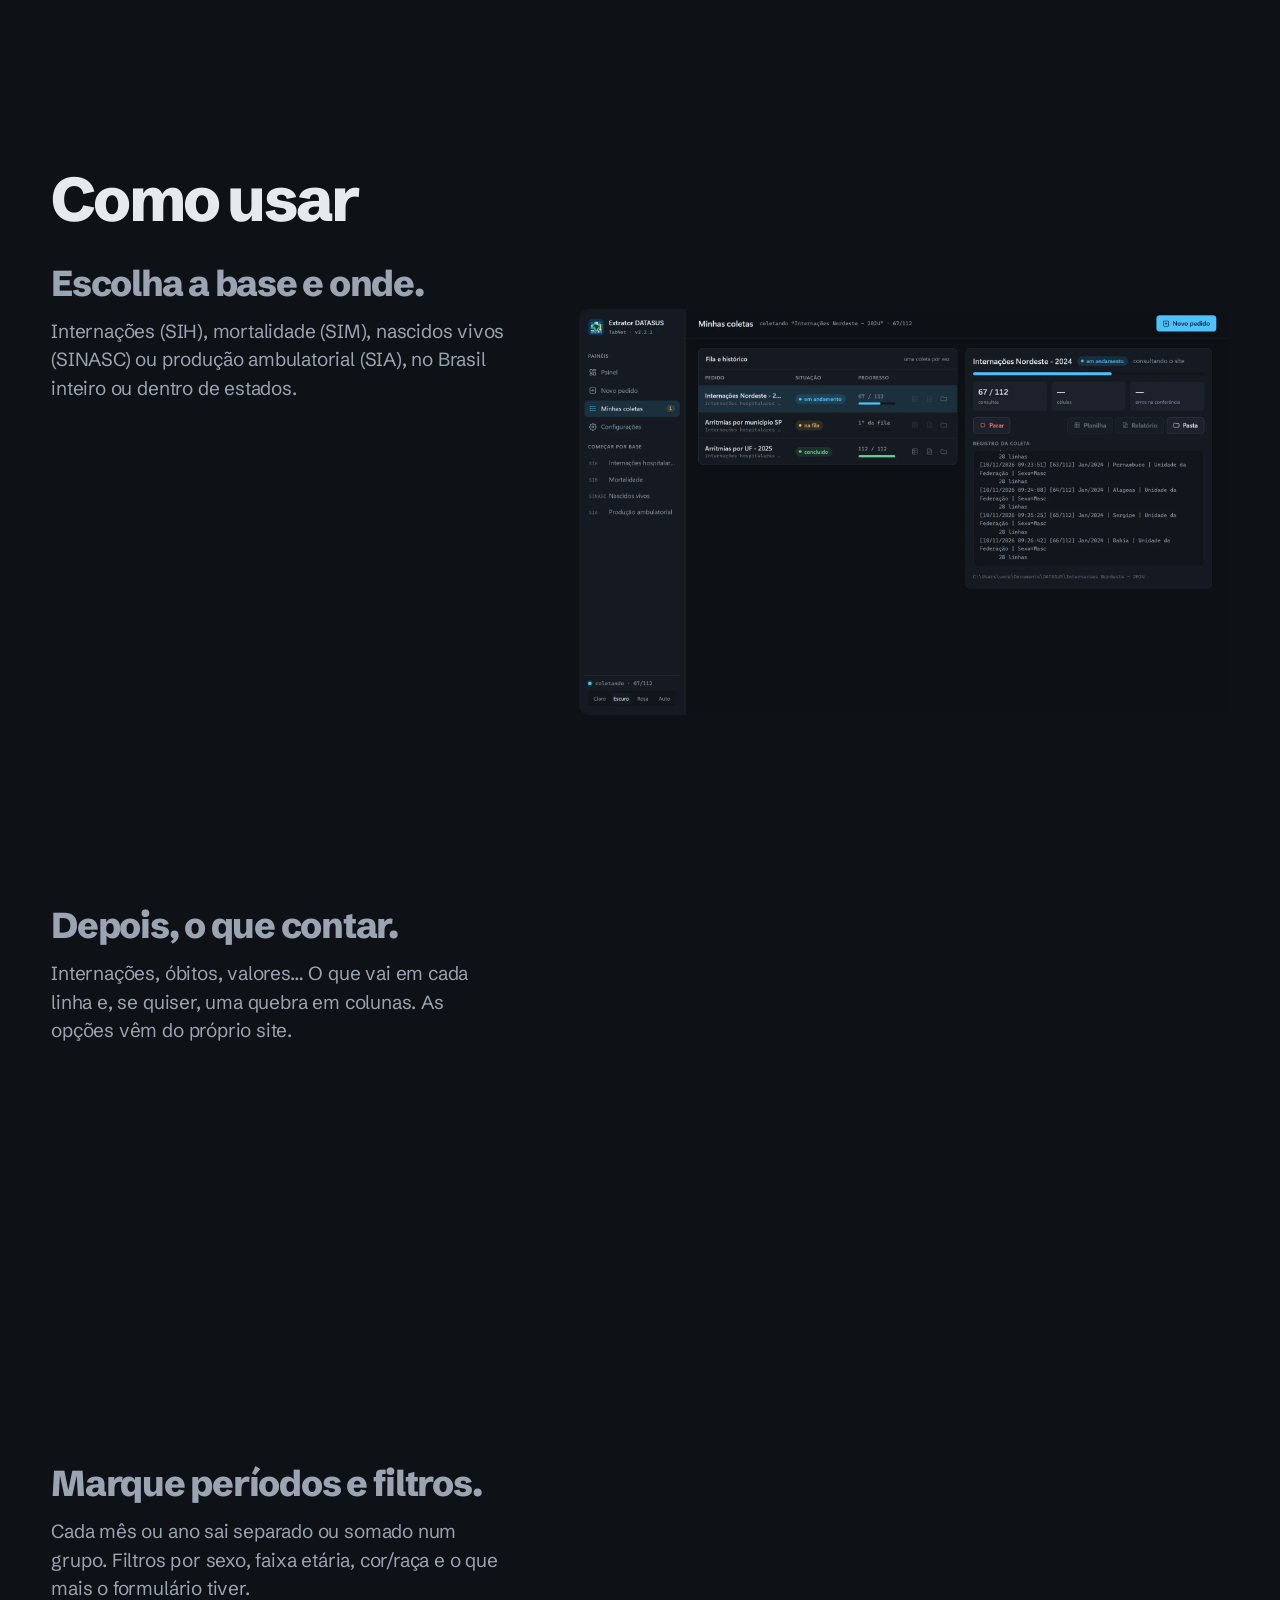
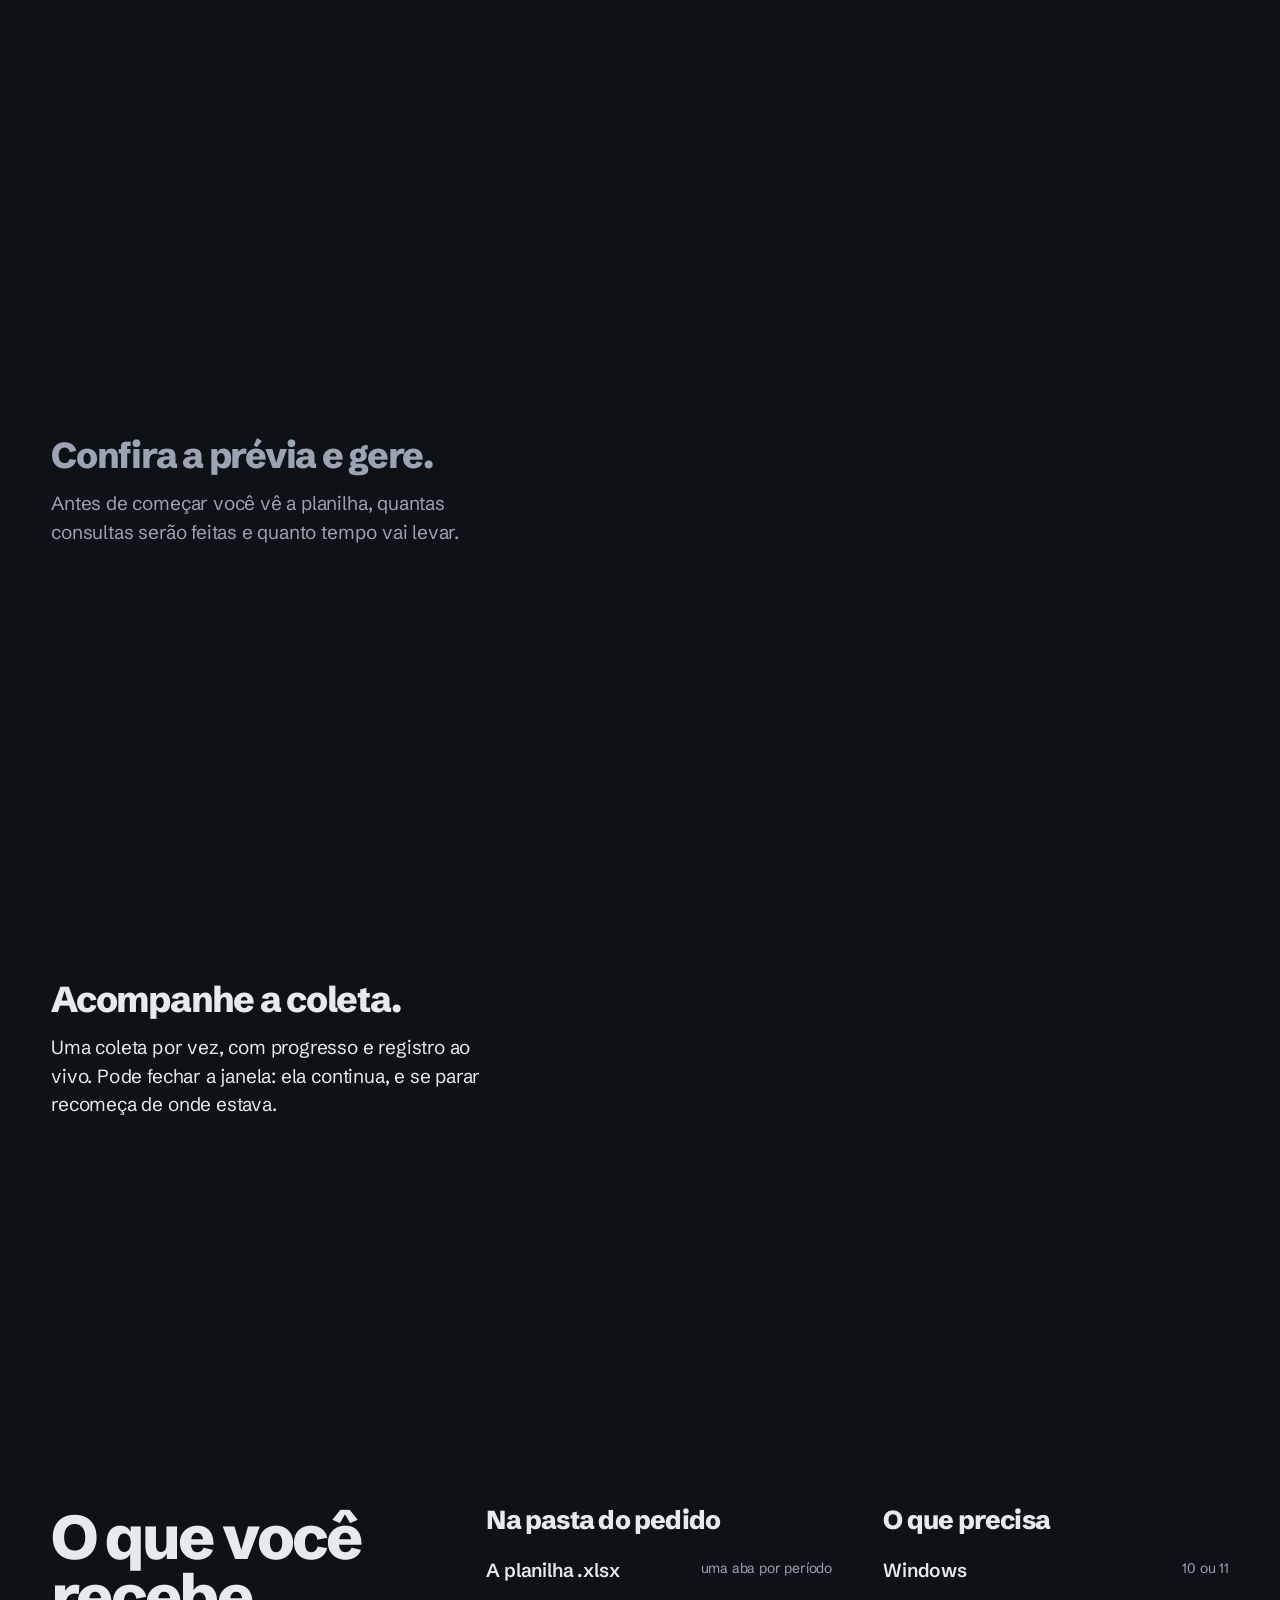
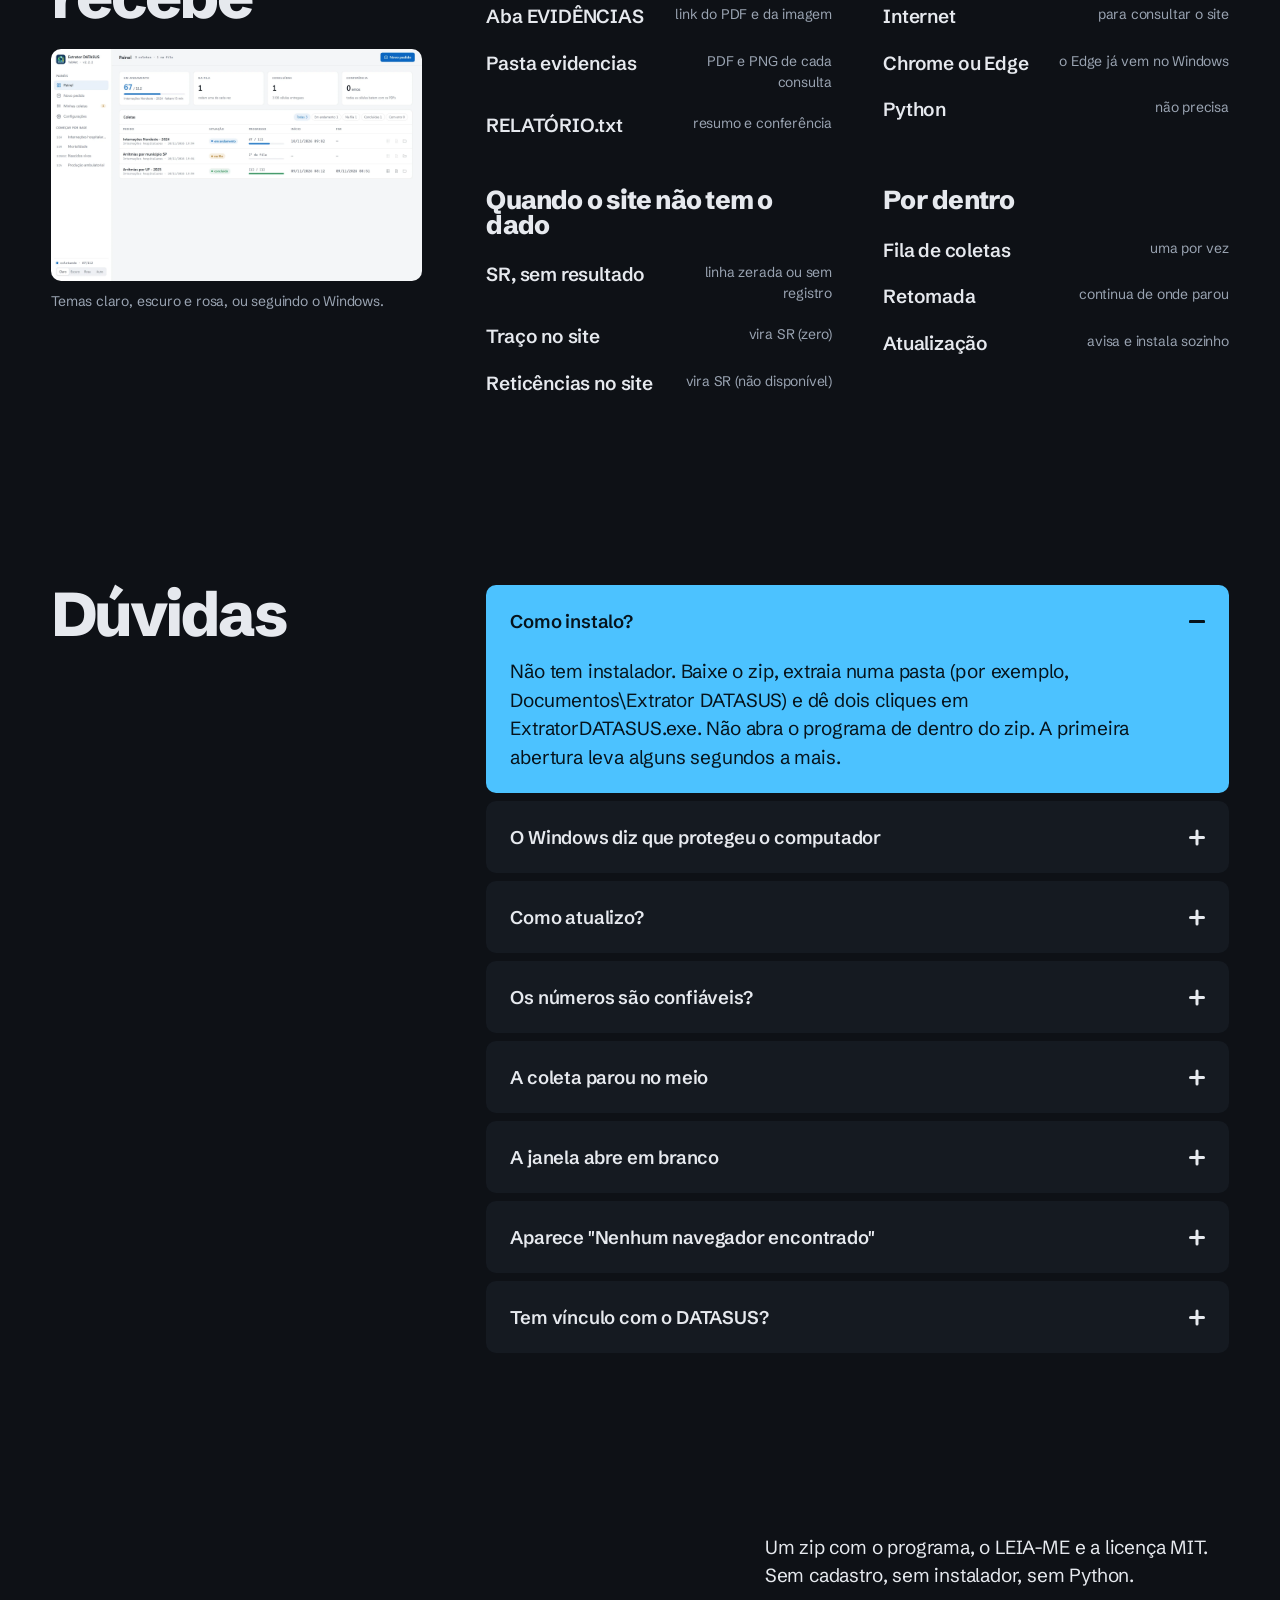
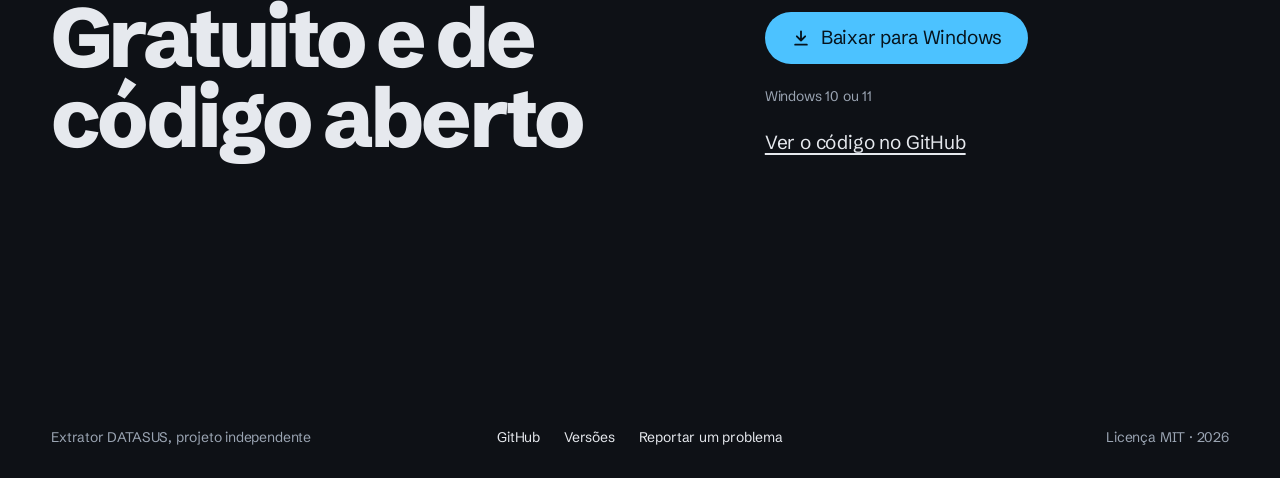
==== commit 49a75f3c: "docs: mais respiro na linha destacada da evidência" ====
--- a/docs/index.html
+++ b/docs/index.html
@@ -112,9 +112,9 @@
 .evidencia { display: grid; gap: 12px; align-content: start; }
 .folha { background: #f4f5f7; color: #1d2128; border-radius: 6px; padding: 16px; font-size: 13px; line-height: 1.45; }
 .folha .tit { font-weight: 600; }
-.folha .linha { margin-top: 12px; display: grid; grid-template-columns: 1fr auto auto; gap: 14px; padding: 6px 8px; background: #fff5c4; border-radius: 4px; font-variant-numeric: tabular-nums; }
+.folha .linha { margin-top: 12px; display: grid; grid-template-columns: 1fr auto auto; gap: 14px; padding: 8px 12px; background: #fff5c4; border-radius: 4px; font-variant-numeric: tabular-nums; }
 .folha .linha b { font-weight: 600; }
-.folha .linha .marcado { background: #ffd84d; border-radius: 3px; padding: 0 4px; }
+.folha .linha .marcado { background: #ffd84d; border-radius: 3px; padding: 1px 6px; margin: -1px -6px; }
 .folha .fonte { margin-top: 12px; color: #5b6573; font-size: 12px; word-break: break-word; }
 .veredito { display: flex; gap: 10px; align-items: flex-start; font-size: var(--step-small); color: var(--ink); }
 .veredito svg { flex: none; width: 20px; height: 20px; color: var(--ok); margin-top: 1px; }
